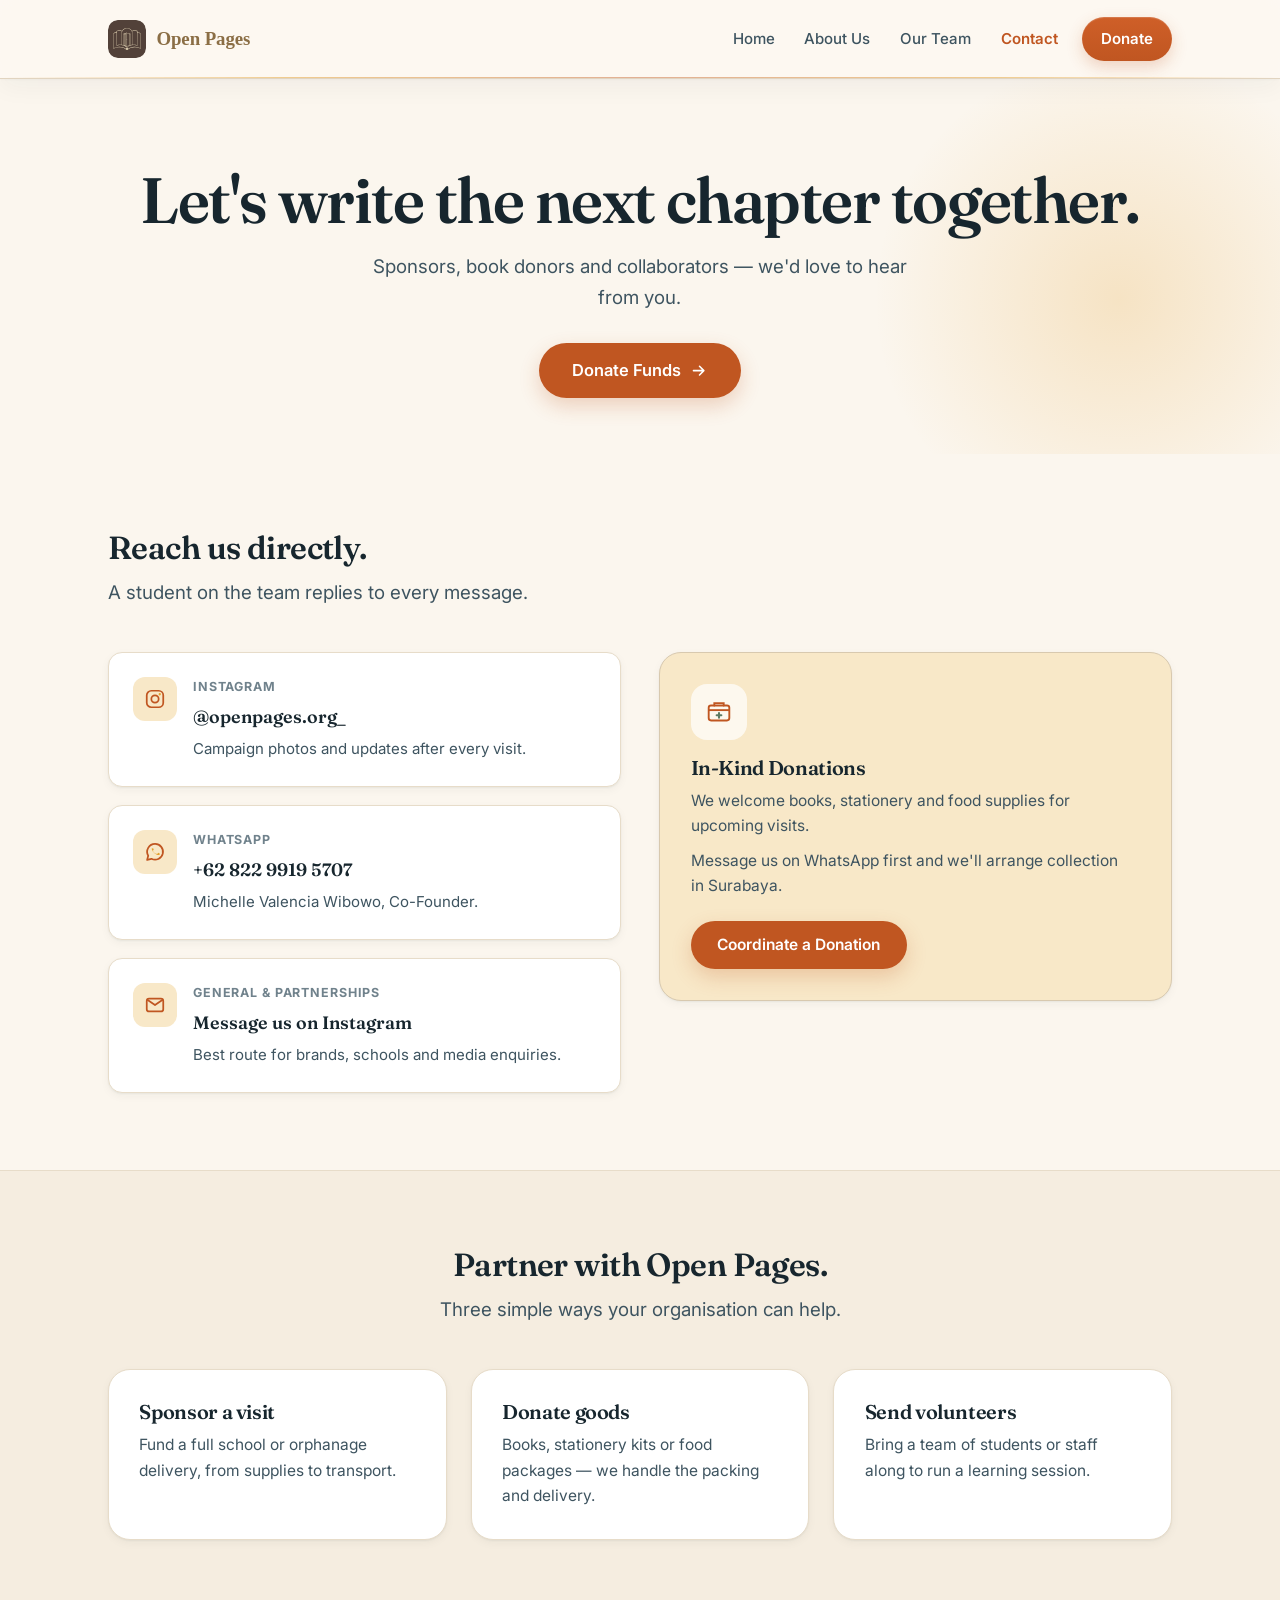
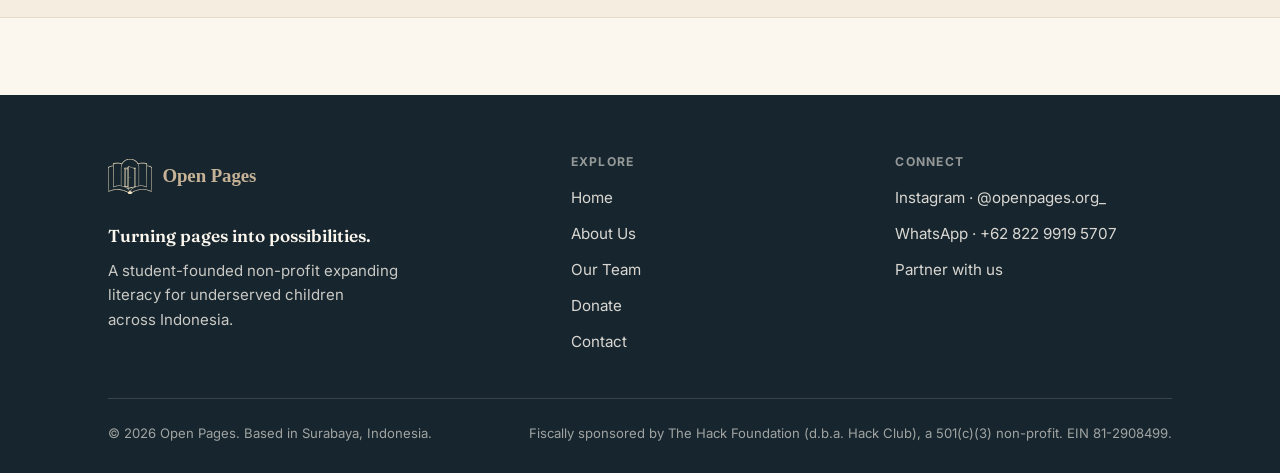
==== contact.html @ 3721933c "Add files via upload" ====
<!DOCTYPE html>
<html lang="en">
<head>
  <meta charset="utf-8">
  <meta name="viewport" content="width=device-width, initial-scale=1">
  <title>Contact &amp; Partnerships — Open Pages</title>
  <meta name="description" content="Reach Open Pages about sponsorships, book and stationery donations, or volunteering. Instagram, WhatsApp and in-kind donation details.">
  <meta name="theme-color" content="#fbf6ee">
  <meta property="og:type" content="website">
  <meta property="og:site_name" content="Open Pages">
  <meta property="og:title" content="Contact &amp; Partnerships — Open Pages">
  <meta property="og:description" content="Reach Open Pages about sponsorships, book and stationery donations, or volunteering. Instagram, WhatsApp and in-kind donation details.">
  <!-- Replace with an absolute URL (https://yourdomain.com/assets/og-image.png) once the site is live. -->
  <meta property="og:image" content="assets/og-image.png">
  <meta name="twitter:card" content="summary_large_image">
  <link rel="icon" href="assets/logo-badge.svg" type="image/svg+xml">
  <link rel="icon" href="assets/favicon.ico" sizes="32x32">
  <link rel="apple-touch-icon" href="assets/favicon-180.png">
  <link rel="preconnect" href="https://fonts.googleapis.com">
  <link rel="preconnect" href="https://fonts.gstatic.com" crossorigin>
  <link href="https://fonts.googleapis.com/css2?family=Fraunces:opsz,wght@9..144,500;9..144,600;9..144,700&family=Inter:wght@400;500;600;700&display=swap" rel="stylesheet">
  <link rel="stylesheet" href="css/style.css">
</head>
<body>
  <a class="skip-link" href="#main">Skip to content</a>

  <header class="site-header">
    <div class="container">
      <nav class="nav" aria-label="Primary">
        <a class="brand" href="index.html">
          <img class="brand-mark" src="assets/logo-badge.svg" alt="" width="38" height="38">
          <span class="wordmark">Open<em>Pages</em></span>
        </a>

        <input class="nav-check" type="checkbox" id="nav-toggle" aria-label="Open main menu">
        <label class="nav-toggle" for="nav-toggle">
          <span class="nav-toggle-bars"></span>
          <span class="sr-only">Menu</span>
        </label>

        <ul class="nav-menu">
          <li><a href="index.html">Home</a></li>
          <li><a href="about.html">About Us</a></li>
          <li><a href="team.html">Our Team</a></li>
          <li><a href="contact.html" aria-current="page">Contact</a></li>
          <li class="nav-cta"><a href="donate.html">Donate</a></li>
        </ul>
      </nav>
    </div>
  </header>

  <main id="main">
    <section class="hero hero--center">
      <div class="container">
        <div class="hero-inner">
          <div>
            <h1 class="hero-title">Let's write the next chapter together.</h1>
            <p class="hero-lede">Sponsors, book donors and collaborators — we'd love to hear from you.</p>
            <div class="hero-actions">
              <a class="btn btn-primary btn-lg" href="donate.html">
                Donate Funds
                <svg viewBox="0 0 20 20" aria-hidden="true" focusable="false" fill="none" stroke="currentColor" stroke-width="1.8" stroke-linecap="round" stroke-linejoin="round"><path d="M4 10h12M11 5l5 5-5 5"/></svg>
              </a>
            </div>
          </div>
        </div>
      </div>
    </section>

    <section class="section" aria-labelledby="contact-title">
      <div class="container">
        <div class="section-head">
          <h2 class="section-title" id="contact-title">Reach us directly.</h2>
          <p class="section-lede">A student on the team replies to every message.</p>
        </div>

        <div class="contact-layout">
          <ul class="contact-list">
            <li class="contact-item">
              <span class="contact-icon">
                <svg viewBox="0 0 24 24" aria-hidden="true" focusable="false">
                  <rect x="3" y="3" width="18" height="18" rx="5" fill="none" stroke="#c05621" stroke-width="1.9"/>
                  <circle cx="12" cy="12" r="4" fill="none" stroke="#c05621" stroke-width="1.9"/>
                  <circle cx="17.2" cy="6.8" r="1.25" fill="#e4a02f"/>
                </svg>
              </span>
              <div>
                <p class="contact-label">Instagram</p>
                <a class="contact-value" href="https://www.instagram.com/openpages.org_/" target="_blank" rel="noopener">@openpages.org_</a>
                <p class="contact-note">Campaign photos and updates after every visit.</p>
              </div>
            </li>

            <li class="contact-item">
              <span class="contact-icon">
                <svg viewBox="0 0 24 24" aria-hidden="true" focusable="false">
                  <path d="M12 3.2a8.6 8.6 0 0 0-7.4 12.9L3.4 20.6l4.7-1.2A8.6 8.6 0 1 0 12 3.2Z" fill="none" stroke="#c05621" stroke-width="1.9" stroke-linejoin="round"/>
                  <path d="M8.9 8.6c.5 2.9 2.7 5.1 5.6 5.6l.9-1.3 1.8.7-.3 1.7c-3.9.4-7.9-3.3-8.6-7.1l1.7-.3.7 1.8-1.8.9Z" fill="#e4a02f"/>
                </svg>
              </span>
              <div>
                <p class="contact-label">WhatsApp</p>
                <a class="contact-value" href="https://wa.me/6282299195707" target="_blank" rel="noopener">+62 822 9919 5707</a>
                <p class="contact-note">Michelle Valencia Wibowo, Co-Founder.</p>
              </div>
            </li>

            <li class="contact-item">
              <span class="contact-icon">
                <svg viewBox="0 0 24 24" aria-hidden="true" focusable="false">
                  <path d="M4 6.5 12 12l8-5.5" fill="none" stroke="#c05621" stroke-width="1.9" stroke-linecap="round" stroke-linejoin="round"/>
                  <rect x="3" y="5" width="18" height="14" rx="2.5" fill="none" stroke="#c05621" stroke-width="1.9"/>
                </svg>
              </span>
              <div>
                <p class="contact-label">General &amp; partnerships</p>
                <a class="contact-value" href="https://www.instagram.com/openpages.org_/" target="_blank" rel="noopener">Message us on Instagram</a>
                <p class="contact-note">Best route for brands, schools and media enquiries.</p>
              </div>
            </li>
          </ul>

          <article class="panel panel--amber">
            <div class="icon-badge">
              <svg viewBox="0 0 32 32" aria-hidden="true" focusable="false">
                <rect x="5" y="9" width="22" height="16" rx="2.5" fill="none" stroke="#c05621" stroke-width="2"/>
                <path d="M5 14h22" stroke="#c05621" stroke-width="2"/>
                <path d="M11 9V6.5h10V9" fill="none" stroke="#c05621" stroke-width="2" stroke-linecap="round"/>
                <path d="M16 17v5M13.5 19.5h5" stroke="#5c7a63" stroke-width="2.2" stroke-linecap="round"/>
              </svg>
            </div>
            <h3 class="panel-title">In-Kind Donations</h3>
            <p class="panel-text">We welcome books, stationery and food supplies for upcoming visits.</p>
            <p class="panel-text">Message us on WhatsApp first and we'll arrange collection in Surabaya.</p>
            <div class="panel-actions">
              <a class="btn btn-primary" href="https://wa.me/6282299195707" target="_blank" rel="noopener">Coordinate a Donation</a>
            </div>
          </article>
        </div>
      </div>
    </section>

    <section class="section section--tint" aria-labelledby="partner-title">
      <div class="container">
        <div class="section-head section-head--center">
          <h2 class="section-title" id="partner-title">Partner with Open Pages.</h2>
          <p class="section-lede">Three simple ways your organisation can help.</p>
        </div>

        <div class="pillars">
          <article class="panel">
            <h3 class="panel-title">Sponsor a visit</h3>
            <p class="panel-text">Fund a full school or orphanage delivery, from supplies to transport.</p>
          </article>
          <article class="panel">
            <h3 class="panel-title">Donate goods</h3>
            <p class="panel-text">Books, stationery kits or food packages — we handle the packing and delivery.</p>
          </article>
          <article class="panel">
            <h3 class="panel-title">Send volunteers</h3>
            <p class="panel-text">Bring a team of students or staff along to run a learning session.</p>
          </article>
        </div>
      </div>
    </section>
  </main>

  <footer class="site-footer">
    <div class="container">
      <div class="footer-grid">
        <div>
          <a class="brand brand--footer" href="index.html">
            <img class="brand-mark" src="assets/logo-mark.svg" alt="" width="44" height="44" loading="lazy">
            <span class="wordmark">Open<em>Pages</em></span>
          </a>
          <p class="footer-tagline">Turning pages into possibilities.</p>
          <p class="footer-note">A student-founded non-profit expanding literacy for underserved children across Indonesia.</p>
        </div>

        <nav class="footer-col" aria-label="Footer">
          <h2 class="footer-heading">Explore</h2>
          <ul>
            <li><a href="index.html">Home</a></li>
            <li><a href="about.html">About Us</a></li>
            <li><a href="team.html">Our Team</a></li>
            <li><a href="donate.html">Donate</a></li>
            <li><a href="contact.html">Contact</a></li>
          </ul>
        </nav>

        <div class="footer-col">
          <h2 class="footer-heading">Connect</h2>
          <ul>
            <li><a href="https://www.instagram.com/openpages.org_/" target="_blank" rel="noopener">Instagram · @openpages.org_</a></li>
            <li><a href="https://wa.me/6282299195707" target="_blank" rel="noopener">WhatsApp · +62 822 9919 5707</a></li>
            <li><a href="contact.html">Partner with us</a></li>
          </ul>
        </div>
      </div>

      <div class="footer-bottom">
        <p>© 2026 Open Pages. Based in Surabaya, Indonesia.</p>
        <p>Fiscally sponsored by The Hack Foundation (d.b.a. Hack Club), a 501(c)(3) non-profit. EIN 81-2908499.</p>
      </div>
    </div>
  </footer>
</body>
</html>
---- css/style.css ----
/* ==========================================================================
   Open Pages — "Turning Pages Into Possibilities"
   Global stylesheet. Semantic HTML5 + vanilla CSS3, no build step.

   Contents
   01. Design tokens
   02. Reset & base
   03. Layout helpers
   04. Buttons
   05. Header & navigation (CSS-only mobile menu)
   06. Hero
   07. Stats strip
   08. Sections
   09. Photo slots & illustration frames
   10. Campaign gallery cards
   11. Trust / fiscal sponsorship band
   12. Pillars, programs & ways to give
   13. Team cards
   14. Contact list
   15. QRIS card
   16. Footer
   17. Motion & accessibility
   ========================================================================== */

/* --------------------------------------------------------------------------
   01. Design tokens
   -------------------------------------------------------------------------- */
:root {
  /* Surface */
  --cream: #fbf6ee;
  --cream-2: #f5ede0;
  --paper: #ffffff;

  /* Ink */
  --ink: #17262e;
  --ink-2: #3e5460;
  --ink-3: #70828c;

  /* Lines */
  --line: #e7dcc9;
  --line-strong: #d8c9af;

  /* Accents */
  --terracotta: #c05621;
  --terracotta-dark: #9c4215;
  --amber: #e4a02f;
  --amber-soft: #f8e8c8;
  --sage: #5c7a63;
  --sage-soft: #dde8de;

  /* Brand wordmark — warm tan from the logo.
     --brand-tan is the exact artwork tan; it reads 7.61:1 on the dark footer,
     where it is used verbatim. Against cream it is only 1.90:1, so light
     surfaces use --brand-tan-deep instead (same 36deg hue, 4.42:1 on cream and
     3.65:1 even where the translucent sticky header sits over the navy band). */
  --brand-tan: #c6b397;
  --brand-tan-deep: #8b6e45;

  /* Type */
  --font-display: "Fraunces", "Iowan Old Style", Georgia, "Times New Roman", serif;
  --font-serif: Georgia, "Iowan Old Style", "Times New Roman", Times, serif;
  --font-body: "Inter", system-ui, -apple-system, "Segoe UI", Roboto, Helvetica, Arial, sans-serif;

  --lede: clamp(1.02rem, 0.98rem + 0.28vw, 1.175rem);
  --step-1: clamp(2.4rem, 1.6rem + 4.2vw, 4rem);
  --step-2: clamp(1.45rem, 1.15rem + 1.3vw, 2rem);
  --step-3: clamp(1.08rem, 1.02rem + 0.35vw, 1.25rem);

  /* Space */
  --wrap: 1120px;
  --pad: clamp(1.15rem, 4vw, 1.75rem);
  --section-y: clamp(3rem, 6vw, 5rem);

  /* Radius */
  --r-sm: 10px;
  --r: 14px;
  --r-lg: 22px;
  --r-xl: 28px;

  /* Elevation */
  --shadow-1: 0 1px 2px rgba(23, 38, 46, 0.05), 0 3px 10px rgba(23, 38, 46, 0.045);
  --shadow-2: 0 6px 16px rgba(23, 38, 46, 0.07), 0 18px 40px rgba(23, 38, 46, 0.06);

  --ease: cubic-bezier(0.22, 0.61, 0.36, 1);
}

/* --------------------------------------------------------------------------
   02. Reset & base
   -------------------------------------------------------------------------- */
*,
*::before,
*::after {
  box-sizing: border-box;
}

html {
  scroll-behavior: smooth;
  scroll-padding-top: 92px;
  -webkit-text-size-adjust: 100%;
}

body {
  margin: 0;
  background: var(--cream);
  color: var(--ink);
  font-family: var(--font-body);
  font-size: 1rem;
  line-height: 1.65;
  -webkit-font-smoothing: antialiased;
  -moz-osx-font-smoothing: grayscale;
}

h1,
h2,
h3,
h4 {
  font-family: var(--font-display);
  font-weight: 600;
  line-height: 1.12;
  letter-spacing: -0.018em;
  margin: 0;
  text-wrap: balance;
}

p {
  margin: 0;
  text-wrap: pretty;
}

ul,
ol {
  margin: 0;
  padding: 0;
}

img,
svg {
  display: block;
  max-width: 100%;
}

img {
  height: auto;
}

a {
  color: var(--terracotta);
  text-decoration-thickness: 1px;
  text-underline-offset: 2px;
}

a:hover {
  color: var(--terracotta-dark);
}

:focus-visible {
  outline: 2px solid var(--terracotta);
  outline-offset: 3px;
  border-radius: 4px;
}

/* --------------------------------------------------------------------------
   03. Layout helpers
   -------------------------------------------------------------------------- */
.container {
  width: 100%;
  max-width: var(--wrap);
  margin-inline: auto;
  padding-inline: var(--pad);
}

.container--narrow {
  max-width: 820px;
}

.grid {
  display: grid;
  gap: clamp(1rem, 2.2vw, 1.5rem);
}

.grid--2 {
  grid-template-columns: repeat(auto-fit, minmax(min(320px, 100%), 1fr));
}

.grid--4 {
  grid-template-columns: repeat(auto-fit, minmax(min(230px, 100%), 1fr));
}

.sr-only {
  position: absolute;
  width: 1px;
  height: 1px;
  padding: 0;
  margin: -1px;
  overflow: hidden;
  clip: rect(0 0 0 0);
  clip-path: inset(50%);
  white-space: nowrap;
  border: 0;
}

.skip-link {
  position: absolute;
  left: var(--pad);
  top: 0;
  z-index: 100;
  transform: translateY(-140%);
  background: var(--ink);
  color: var(--cream);
  padding: 0.7rem 1.1rem;
  border-radius: 0 0 var(--r) var(--r);
  font-weight: 600;
  text-decoration: none;
  transition: transform 0.2s var(--ease);
}

.skip-link:focus {
  transform: translateY(0);
  color: var(--cream);
}

/* --------------------------------------------------------------------------
   04. Buttons
   -------------------------------------------------------------------------- */
.btn {
  display: inline-flex;
  align-items: center;
  justify-content: center;
  gap: 0.55rem;
  font-family: var(--font-body);
  font-size: 0.97rem;
  font-weight: 600;
  line-height: 1;
  text-align: center;
  text-decoration: none;
  border: 1px solid transparent;
  border-radius: 999px;
  padding: 0.95rem 1.6rem;
  cursor: pointer;
  transition: background-color 0.22s var(--ease), color 0.22s var(--ease),
    border-color 0.22s var(--ease), transform 0.22s var(--ease),
    box-shadow 0.22s var(--ease);
}

.btn svg {
  width: 1.05em;
  height: 1.05em;
  flex: none;
  transition: transform 0.22s var(--ease);
}

.btn-primary {
  background: var(--terracotta);
  color: #fff;
  box-shadow: 0 8px 20px rgba(192, 86, 33, 0.24);
}

.btn-primary:hover {
  background: var(--terracotta-dark);
  color: #fff;
  transform: translateY(-2px);
  box-shadow: 0 12px 26px rgba(192, 86, 33, 0.3);
}

.btn-primary:hover svg {
  transform: translateX(3px);
}

.btn-secondary {
  background: var(--paper);
  color: var(--ink);
  border-color: var(--line-strong);
}

.btn-secondary:hover {
  background: #fff;
  color: var(--ink);
  border-color: var(--ink-3);
  transform: translateY(-2px);
}

.btn-amber {
  background: var(--amber);
  color: var(--ink);
}

.btn-amber:hover {
  background: #d8912a;
  color: var(--ink);
  transform: translateY(-2px);
}

.btn-lg {
  padding: 1.1rem 2rem;
  font-size: 1.03rem;
}

.btn-sm {
  padding: 0.6rem 1.15rem;
  font-size: 0.9rem;
}

/* --------------------------------------------------------------------------
   05. Header & navigation
   -------------------------------------------------------------------------- */
.site-header {
  position: sticky;
  top: 0;
  z-index: 50;
  background: rgba(253, 249, 243, 0.86);
  backdrop-filter: saturate(170%) blur(14px);
  -webkit-backdrop-filter: saturate(170%) blur(14px);
  border-bottom: 1px solid rgba(216, 201, 175, 0.75);
  box-shadow: 0 1px 2px rgba(23, 38, 46, 0.03), 0 8px 24px rgba(23, 38, 46, 0.045);
}

/* Warm hairline under the header, fading out at the edges so the bar
   reads as a lit surface rather than a hard divider. */
.site-header::after {
  content: "";
  position: absolute;
  inset: auto 0 0 0;
  height: 1px;
  background: linear-gradient(
    90deg,
    transparent,
    rgba(228, 160, 47, 0.5) 22%,
    rgba(192, 86, 33, 0.45) 50%,
    rgba(228, 160, 47, 0.5) 78%,
    transparent
  );
  pointer-events: none;
}

.nav {
  position: relative;
  display: flex;
  align-items: center;
  justify-content: space-between;
  gap: 1rem;
  min-height: 78px;
}

.brand {
  display: inline-flex;
  align-items: center;
  gap: 0.65rem;
  color: var(--ink);
  text-decoration: none;
}

.brand-mark {
  display: block;
  width: 38px;
  height: 38px;
  flex: none;
  object-fit: contain;
  border-radius: 10px;
  transition: transform 0.3s var(--ease), box-shadow 0.3s var(--ease);
}

.brand:hover .brand-mark {
  transform: rotate(-4deg) scale(1.05);
  box-shadow: 0 6px 16px rgba(82, 65, 57, 0.26);
}

.brand:focus-visible {
  outline: 2px solid var(--terracotta);
  outline-offset: 4px;
  border-radius: 10px;
}

.wordmark {
  font-family: var(--font-serif);
  font-size: 1.18rem;   /* 18.88px — clears the 18.66px bold large-text threshold,
                           so the 3:1 minimum applies rather than 4.5:1 */
  font-weight: 700;
  letter-spacing: -0.005em;
  line-height: 1;
  white-space: nowrap;
  color: var(--brand-tan-deep);
}

/* "Open" and "Pages" read as one continuous wordmark, matching the logo
   artwork, so the emphasis span no longer changes colour. The markup is
   `Open<em>Pages</em>` with no whitespace between the tags, which was fine
   when the halves were different colours but collapses to "OpenPages" now
   that they match — so the gap is restored here rather than in 5 HTML files. */
.wordmark em {
  font-style: normal;
  color: inherit;
}

.wordmark em::before {
  content: "\00a0";
}

/* Desktop menu */
.nav-menu {
  display: flex;
  align-items: center;
  gap: 0.15rem;
  list-style: none;
}

.nav-menu a {
  position: relative;
  display: block;
  padding: 0.5rem 0.85rem;
  border-radius: 999px;
  color: var(--ink-2);
  font-size: 0.94rem;
  font-weight: 500;
  text-decoration: none;
  transition: color 0.2s var(--ease), background-color 0.2s var(--ease);
}

.nav-menu a:hover {
  color: var(--ink);
  background: rgba(245, 237, 224, 0.85);
}

.nav-menu a:focus-visible {
  outline: 2px solid var(--terracotta);
  outline-offset: 2px;
}

.nav-menu a[aria-current="page"] {
  color: var(--terracotta);
  font-weight: 600;
}

/* Animated underline on desktop only — it would be noise in the
   stacked mobile panel. */
@media (min-width: 861px) {
  .nav-menu a:not(.nav-cta a)::after {
    content: "";
    position: absolute;
    left: 0.85rem;
    right: 0.85rem;
    bottom: 0.28rem;
    height: 2px;
    border-radius: 999px;
    background: currentColor;
    transform: scaleX(0);
    transform-origin: center;
    opacity: 0.85;
    transition: transform 0.25s var(--ease);
  }

  .nav-menu a:not(.nav-cta a):hover::after,
  .nav-menu a[aria-current="page"]::after {
    transform: scaleX(1);
  }
}

.nav-cta {
  margin-left: 0.5rem;
}

.nav-cta a {
  padding: 0.62rem 1.2rem;
  background: linear-gradient(180deg, #cf5f28, var(--terracotta));
  color: #fff;
  font-weight: 600;
  box-shadow:
    0 1px 1px rgba(255, 255, 255, 0.18) inset,
    0 6px 16px rgba(192, 86, 33, 0.24);
  transition: transform 0.2s var(--ease), box-shadow 0.2s var(--ease), background 0.2s var(--ease);
}

.nav-cta a:hover {
  background: linear-gradient(180deg, #b34c1b, var(--terracotta-dark));
  box-shadow:
    0 1px 1px rgba(255, 255, 255, 0.2) inset,
    0 10px 24px rgba(192, 86, 33, 0.32);
  transform: translateY(-1px);
}

.nav-cta a[aria-current="page"] {
  background: linear-gradient(180deg, #b34c1b, var(--terracotta-dark));
  color: #fff;
}

/* Checkbox-driven toggle (no JavaScript) */
.nav-check {
  position: absolute;
  width: 1px;
  height: 1px;
  margin: -1px;
  padding: 0;
  overflow: hidden;
  clip: rect(0 0 0 0);
  clip-path: inset(50%);
  white-space: nowrap;
  border: 0;
}

.nav-toggle {
  display: none;
}

.nav-toggle-bars,
.nav-toggle-bars::before,
.nav-toggle-bars::after {
  display: block;
  width: 18px;
  height: 2px;
  border-radius: 2px;
  background: var(--ink);
  transition: transform 0.25s var(--ease), background-color 0.25s var(--ease);
}

.nav-toggle-bars {
  position: relative;
}

.nav-toggle-bars::before,
.nav-toggle-bars::after {
  content: "";
  position: absolute;
  left: 0;
}

.nav-toggle-bars::before {
  top: -6px;
}

.nav-toggle-bars::after {
  top: 6px;
}

@media (max-width: 860px) {
  .nav-toggle {
    display: grid;
    place-items: center;
    width: 44px;
    height: 44px;
    border: 1px solid var(--line-strong);
    border-radius: 12px;
    background: var(--paper);
    cursor: pointer;
  }

  .nav-check:focus-visible + .nav-toggle {
    outline: 2px solid var(--terracotta);
    outline-offset: 3px;
  }

  .nav-check:checked + .nav-toggle .nav-toggle-bars {
    background: transparent;
  }

  .nav-check:checked + .nav-toggle .nav-toggle-bars::before {
    transform: translateY(6px) rotate(45deg);
  }

  .nav-check:checked + .nav-toggle .nav-toggle-bars::after {
    transform: translateY(-6px) rotate(-45deg);
  }

  .nav-menu {
    position: absolute;
    top: calc(100% - 4px);
    left: var(--pad);
    right: var(--pad);
    flex-direction: column;
    align-items: stretch;
    gap: 0.15rem;
    padding: 0.6rem;
    background: var(--paper);
    border: 1px solid var(--line);
    border-radius: var(--r-lg);
    box-shadow: var(--shadow-2);
    opacity: 0;
    visibility: hidden;
    transform: translateY(-8px);
    transition: opacity 0.22s var(--ease), transform 0.22s var(--ease),
      visibility 0.22s var(--ease);
  }

  .nav-check:checked ~ .nav-menu {
    opacity: 1;
    visibility: visible;
    transform: translateY(0);
  }

  .nav-menu a {
    padding: 0.75rem 1rem;
    font-size: 1rem;
    border-radius: var(--r-sm);
  }

  .nav-cta {
    margin: 0.35rem 0 0;
  }

  .nav-cta a {
    text-align: center;
  }
}

/* --------------------------------------------------------------------------
   06. Hero
   -------------------------------------------------------------------------- */
.hero {
  position: relative;
  isolation: isolate;
  overflow: hidden;
  padding: clamp(2.75rem, 7vw, 5.5rem) 0 clamp(2.25rem, 5vw, 3.5rem);
}

.hero::before {
  content: "";
  position: absolute;
  z-index: -1;
  top: -32%;
  right: -14%;
  width: min(680px, 82vw);
  aspect-ratio: 1;
  border-radius: 50%;
  background: radial-gradient(
    closest-side,
    rgba(228, 160, 47, 0.22),
    rgba(228, 160, 47, 0) 72%
  );
  pointer-events: none;
}

.hero-inner {
  display: grid;
  gap: clamp(2rem, 4.5vw, 3.5rem);
  align-items: center;
}

/* --------------------------------------------------------------------------
   Homepage hero — first-glance treatment.
   Scoped to .hero--home so the inner-page heroes stay calm.
   -------------------------------------------------------------------------- */

/* Deeper, warmer wash: a large amber glow plus a soft sage counter-glow,
   so the first screen reads rich rather than plain cream. */
.hero--home {
  background:
    radial-gradient(120% 90% at 78% 6%, rgba(228, 160, 47, 0.16), transparent 62%),
    radial-gradient(90% 80% at 4% 92%, rgba(92, 122, 99, 0.11), transparent 60%),
    linear-gradient(180deg, #fdf9f2 0%, var(--cream) 58%, var(--cream-2) 100%);
}

.hero--home::before {
  top: -40%;
  right: -18%;
  width: min(820px, 96vw);
  background: radial-gradient(
    closest-side,
    rgba(228, 160, 47, 0.3),
    rgba(192, 86, 33, 0.12) 52%,
    rgba(228, 160, 47, 0) 74%
  );
}

/* Bigger, tighter headline — the single thing that must land instantly. */
.hero--home .hero-title {
  font-size: clamp(2.65rem, 1.35rem + 5.4vw, 5.1rem);
  font-weight: 700;
  line-height: 0.98;
  letter-spacing: -0.038em;
  text-wrap: balance;
}

/* The one highlighted word, in the brand tan with a hand-drawn underline. */
.hero--home .hero-title em {
  position: relative;
  font-style: italic;
  color: var(--terracotta);
  white-space: nowrap;
}

.hero--home .hero-title em::after {
  content: "";
  position: absolute;
  left: 0.04em;
  right: 0.04em;
  bottom: 0.02em;
  height: 0.16em;
  border-radius: 999px;
  background: linear-gradient(90deg, var(--amber), rgba(228, 160, 47, 0.35));
  transform: rotate(-1.1deg);
  z-index: -1;
}

.hero--home .hero-lede {
  margin-top: 1.4rem;
  max-width: 40ch;
  font-size: clamp(1.05rem, 0.98rem + 0.45vw, 1.28rem);
  line-height: 1.55;
}

.hero--home .hero-actions {
  margin-top: 2.1rem;
  align-items: center;
}

/* Photo gets a warmer, deeper shadow and a subtle caption treatment. */
.hero--home .hero-media .photo {
  border-radius: var(--r-xl);
  box-shadow:
    0 2px 4px rgba(23, 38, 46, 0.06),
    0 22px 48px rgba(23, 38, 46, 0.16),
    0 0 0 1px rgba(228, 160, 47, 0.18);
  transform: rotate(0.6deg);
}

.hero--home .hero-caption {
  margin-top: 0.85rem;
  color: var(--ink-2);
  font-size: 0.82rem;
  font-weight: 600;
  letter-spacing: 0.055em;
  text-transform: uppercase;
}

/* Stats read as a card on this hero, lifting them off the background. */
.hero--home .stats {
  margin-top: clamp(2.25rem, 4.5vw, 3.25rem);
  padding: clamp(1.35rem, 2.6vw, 1.9rem) clamp(1.1rem, 2.4vw, 1.75rem);
  background: rgba(255, 255, 255, 0.66);
  border: 1px solid rgba(216, 201, 175, 0.7);
  border-radius: var(--r-lg);
  box-shadow: 0 2px 4px rgba(23, 38, 46, 0.04), 0 12px 30px rgba(23, 38, 46, 0.05);
  backdrop-filter: blur(6px);
  -webkit-backdrop-filter: blur(6px);
}

.hero--home .stat-num {
  font-size: clamp(2.1rem, 1.45rem + 2.2vw, 3.15rem);
}

@media (max-width: 600px) {
  .hero--home .hero-title {
    font-size: clamp(2.3rem, 1.2rem + 6.6vw, 3.1rem);
  }

  .hero--home .hero-media .photo {
    transform: none;
  }
}

@media (min-width: 900px) {
  .hero-inner {
    grid-template-columns: 1.02fr 0.98fr;
  }
}

.hero-title {
  font-size: var(--step-1);
  font-weight: 600;
  line-height: 1.02;
  letter-spacing: -0.024em;
}

.hero-lede {
  margin-top: 1.15rem;
  max-width: 46ch;
  color: var(--ink-2);
  font-size: var(--lede);
}

.hero-actions {
  display: flex;
  flex-wrap: wrap;
  gap: 0.85rem;
  margin-top: 1.9rem;
}

/* Centered hero variant (inner pages) */
.hero--center {
  text-align: center;
}

.hero--center .hero-inner {
  grid-template-columns: 1fr;
  justify-items: center;
}

.hero--center .hero-lede {
  margin-inline: auto;
}

.hero--center .hero-actions {
  justify-content: center;
}

/* Hero media frame */
.hero-media {
  position: relative;
  isolation: isolate;
}

.hero-media::after {
  content: "";
  position: absolute;
  z-index: -1;
  right: -1.1rem;
  bottom: -1.1rem;
  width: 62%;
  height: 62%;
  border-radius: var(--r-lg);
  background: var(--amber-soft);
}

.hero-caption {
  margin-top: 1rem;
  color: var(--ink-3);
  font-size: 0.88rem;
  text-align: center;
}

/* --------------------------------------------------------------------------
   07. Stats strip
   -------------------------------------------------------------------------- */
.stats {
  display: grid;
  grid-template-columns: repeat(auto-fit, minmax(min(150px, 100%), 1fr));
  gap: clamp(1rem, 3vw, 2rem);
  margin-top: clamp(2.5rem, 5vw, 4rem);
  padding-top: clamp(1.5rem, 3vw, 2.25rem);
  border-top: 1px solid var(--line);
}

.stat-num {
  font-family: var(--font-display);
  font-size: clamp(1.9rem, 1.4rem + 1.7vw, 2.7rem);
  font-weight: 700;
  line-height: 1;
  letter-spacing: -0.03em;
  color: var(--terracotta);
}

.stat-label {
  margin-top: 0.45rem;
  color: var(--ink-2);
  font-size: 0.94rem;
}

/* Caption beneath the stats strip: dates the figures and points forward.
   Deliberately quiet — it should sit under the numbers, not compete. */
.stats-note {
  display: flex;
  flex-wrap: wrap;
  align-items: baseline;
  gap: 0.15rem 0.6rem;
  margin-top: clamp(1.5rem, 3vw, 2rem);
  color: var(--ink-3);
  font-size: 0.9rem;
  line-height: 1.5;
}

.stats-date {
  color: var(--ink-2);
  font-weight: 600;
}

/* Small warm dot between the date and the forward-looking clause. */
.stats-date::after {
  content: "";
  display: inline-block;
  width: 4px;
  height: 4px;
  margin-left: 0.6rem;
  border-radius: 50%;
  background: var(--brand-tan-deep);
  vertical-align: middle;
}

@media (max-width: 520px) {
  .stats-note {
    font-size: 0.86rem;
  }

  .stats-date::after {
    display: none;
  }
}

/* --------------------------------------------------------------------------
   08. Sections
   -------------------------------------------------------------------------- */
.section {
  padding: var(--section-y) 0;
}

.section--tint {
  background: var(--cream-2);
  border-top: 1px solid var(--line);
  border-bottom: 1px solid var(--line);
}

.section-head {
  max-width: 60ch;
  margin-bottom: clamp(1.75rem, 3.5vw, 2.75rem);
}

.section-head--center {
  margin-inline: auto;
  text-align: center;
}

.section-title {
  font-size: var(--step-2);
}

.section-lede {
  margin-top: 0.7rem;
  color: var(--ink-2);
  font-size: var(--lede);
}

/* --------------------------------------------------------------------------
   09. Photo slots & illustration frames
   -------------------------------------------------------------------------- */
.photo {
  position: relative;
  margin: 0;
  overflow: hidden;
  border: 1px solid var(--line);
  border-radius: var(--r-lg);
  background: var(--cream-2);
}

.photo img {
  width: 100%;
  height: 100%;
  object-fit: cover;
  object-position: 50% 42%;
}

.photo--4x3 {
  aspect-ratio: 4 / 3;
}

.photo--4x5 {
  aspect-ratio: 4 / 5;
}

.photo--5x6 {
  aspect-ratio: 5 / 6;
}

.photo--square {
  aspect-ratio: 1 / 1;
}

.photo--wide {
  aspect-ratio: 16 / 10;
}

.photo--top img {
  object-position: 50% 28%;
}

.ill-frame {
  position: absolute;
  inset: 0;
  display: grid;
  place-items: center;
  padding: clamp(1rem, 3vw, 1.75rem);
  background: var(--amber-soft);
}

.ill-frame--sage {
  background: var(--sage-soft);
}

.ill-frame--cream {
  background: var(--cream-2);
}

.ill {
  width: min(210px, 74%);
  height: auto;
}

/* --------------------------------------------------------------------------
   10. Campaign gallery
   -------------------------------------------------------------------------- */
.gallery {
  display: grid;
  grid-template-columns: 1fr;
  gap: clamp(1.1rem, 2.4vw, 1.75rem);
}

@media (min-width: 720px) {
  .gallery {
    grid-template-columns: 1fr 1fr;
  }
}

.card {
  display: flex;
  flex-direction: column;
  overflow: hidden;
  background: var(--paper);
  border: 1px solid var(--line);
  border-radius: var(--r-lg);
  box-shadow: var(--shadow-1);
  transition: transform 0.28s var(--ease), box-shadow 0.28s var(--ease);
}

.card:hover {
  transform: translateY(-4px);
  box-shadow: var(--shadow-2);
}

.card > .photo {
  border: 0;
  border-bottom: 1px solid var(--line);
  border-radius: 0;
}

.card-body {
  padding: clamp(1.1rem, 2vw, 1.5rem);
}

.card-place {
  margin-bottom: 0.4rem;
  color: var(--terracotta);
  font-size: 0.78rem;
  font-weight: 700;
  letter-spacing: 0.07em;
  text-transform: uppercase;
}

.card-title {
  font-size: 1.2rem;
}

.card-text {
  margin-top: 0.5rem;
  color: var(--ink-2);
  font-size: 0.97rem;
}

.chips {
  display: flex;
  flex-wrap: wrap;
  gap: 0.4rem;
  margin-top: 1.05rem;
  list-style: none;
}

.chip {
  padding: 0.25rem 0.7rem;
  background: var(--cream-2);
  border: 1px solid var(--line);
  border-radius: 999px;
  color: var(--ink-2);
  font-size: 0.79rem;
  font-weight: 600;
}

/* --------------------------------------------------------------------------
   11. Trust / fiscal sponsorship band
   -------------------------------------------------------------------------- */
.trust {
  position: relative;
  overflow: hidden;
  padding: clamp(1.75rem, 4vw, 3rem);
  background: var(--ink);
  border-radius: var(--r-xl);
  color: var(--cream);
}

.trust-inner {
  display: grid;
  gap: clamp(1.5rem, 3vw, 2.5rem);
  align-items: center;
}

@media (min-width: 860px) {
  .trust-inner {
    grid-template-columns: auto 1fr;
  }
}

.trust-seal {
  width: 64px;
  height: 64px;
  flex: none;
}

.trust-title {
  color: #fff;
  font-size: var(--step-2);
}

.trust-text {
  margin-top: 0.7rem;
  max-width: 58ch;
  color: rgba(251, 246, 238, 0.76);
  font-size: 1rem;
}

.trust-meta {
  display: flex;
  flex-wrap: wrap;
  gap: 0.5rem;
  margin-top: 1.35rem;
  list-style: none;
}

.trust-meta li {
  padding: 0.4rem 0.85rem;
  background: rgba(251, 246, 238, 0.08);
  border: 1px solid rgba(251, 246, 238, 0.18);
  border-radius: 999px;
  color: rgba(251, 246, 238, 0.9);
  font-size: 0.83rem;
  font-weight: 600;
}

.trust-actions {
  margin-top: 1.6rem;
}

/* --------------------------------------------------------------------------
   12. Pillars, programs & ways to give
   -------------------------------------------------------------------------- */
.pillars,
.ways {
  display: grid;
  grid-template-columns: 1fr;
  gap: clamp(1rem, 2.2vw, 1.5rem);
}

@media (min-width: 760px) {
  .pillars {
    grid-template-columns: repeat(3, 1fr);
  }
}

@media (min-width: 820px) {
  .ways {
    grid-template-columns: 1fr 1fr;
  }
}

.panel {
  display: flex;
  flex-direction: column;
  padding: clamp(1.35rem, 2.6vw, 1.9rem);
  background: var(--paper);
  border: 1px solid var(--line);
  border-radius: var(--r-lg);
  box-shadow: var(--shadow-1);
}

.panel--flat {
  box-shadow: none;
}

.panel--amber {
  background: var(--amber-soft);
  border-color: var(--line-strong);
}

.icon-badge {
  display: grid;
  place-items: center;
  width: 56px;
  height: 56px;
  margin-bottom: 1.05rem;
  background: var(--amber-soft);
  border-radius: 16px;
}

.panel--amber .icon-badge {
  background: rgba(255, 255, 255, 0.7);
}

.icon-badge svg {
  width: 30px;
  height: 30px;
}

.panel-title {
  font-size: var(--step-3);
}

.panel-text {
  margin-top: 0.55rem;
  color: var(--ink-2);
  font-size: 0.97rem;
}

/* Four-program grid: exactly 2x2.
   The generic .grid--2 uses auto-fit, which packs 3 columns on a wide screen
   and strands the fourth card alone on its own row. This locks the shape so
   the four programs always read as a balanced block. */
.programs-grid {
  grid-template-columns: 1fr;
}

@media (min-width: 640px) {
  .programs-grid {
    grid-template-columns: repeat(2, minmax(0, 1fr));
    align-items: stretch;
  }
}

/* In a 2x2 the two cards in a row are equal height, so pin the text to the
   icons and let the shorter card's copy sit directly under its own title
   instead of floating against a tall neighbour. */
.programs-grid .panel {
  height: 100%;
}

.panel-actions {
  margin-top: auto;
  padding-top: 1.4rem;
}

/* Donation amount helper */
.give-list {
  display: flex;
  flex-wrap: wrap;
  gap: 0.45rem;
  margin-top: 1.1rem;
  list-style: none;
}

.give-list li {
  padding: 0.35rem 0.8rem;
  background: rgba(255, 255, 255, 0.72);
  border: 1px solid var(--line-strong);
  border-radius: 999px;
  font-size: 0.83rem;
  font-weight: 600;
  color: var(--ink-2);
}

/* Numbered how-it-works steps inside the international donation panel.
   They fill the panel's empty middle so it balances the QRIS panel beside it. */
.give-steps {
  margin-top: 1.2rem;
  padding: 1rem 1.1rem;
  background: rgba(255, 255, 255, 0.55);
  border: 1px solid var(--line-strong);
  border-radius: var(--r);
  display: grid;
  gap: 0.65rem;
}

.give-step {
  display: flex;
  align-items: baseline;
  gap: 0.7rem;
}

.give-step-num {
  flex: none;
  display: grid;
  place-items: center;
  width: 22px;
  height: 22px;
  transform: translateY(3px);
  background: var(--terracotta);
  color: #fff;
  border-radius: 50%;
  font-size: 0.72rem;
  font-weight: 700;
}

.give-step p {
  font-size: 0.9rem;
  color: var(--ink-2);
}

/* --------------------------------------------------------------------------
   13. Team cards
   -------------------------------------------------------------------------- */
.person {
  display: flex;
  flex-direction: column;
  padding: clamp(1.25rem, 2.4vw, 1.75rem);
  background: var(--paper);
  border: 1px solid var(--line);
  border-radius: var(--r-lg);
  box-shadow: var(--shadow-1);
  text-align: center;
  transition: transform 0.28s var(--ease), box-shadow 0.28s var(--ease);
}

.person:hover {
  transform: translateY(-4px);
  box-shadow: var(--shadow-2);
}

.person-photo {
  position: relative;
  width: min(190px, 70%);
  aspect-ratio: 1 / 1;
  margin: 0 auto 1.15rem;
  overflow: hidden;
  background: var(--amber-soft);
  border: 1px solid var(--line);
  border-radius: 50%;
}

.person-photo--sage {
  background: var(--sage-soft);
}

.person-photo img {
  width: 100%;
  height: 100%;
  object-fit: cover;
}

.person-photo svg {
  position: absolute;
  inset: 0;
  width: 100%;
  height: 100%;
}

.person-name {
  font-size: var(--step-3);
}

.person-role {
  margin-top: 0.35rem;
  color: var(--terracotta);
  font-size: 0.83rem;
  font-weight: 700;
  letter-spacing: 0.07em;
  text-transform: uppercase;
}

.person-bio {
  margin-top: 0.85rem;
  color: var(--ink-2);
  font-size: 0.95rem;
}

.person--open {
  background: var(--cream-2);
  border-style: dashed;
  box-shadow: none;
}

/* Division heading between team groups ("Events", "Creative", …).
   Rule + label, so the four blocks read as separated sections. */
.division-title {
  display: flex;
  align-items: center;
  gap: 0.85rem;
  margin: clamp(2.25rem, 4vw, 3rem) 0 1.4rem;
  color: var(--ink);
  font-size: 0.86rem;
  font-weight: 700;
  letter-spacing: 0.11em;
  text-transform: uppercase;
}

.division-title::after {
  content: "";
  flex: 1;
  height: 1px;
  background: var(--line-strong);
}

/* The team grid holds 5, 3, 3 and 3 cards, so cap it at 3 columns:
   four would strand a single card on its own row. */
.team-grid {
  grid-template-columns: repeat(auto-fit, minmax(min(210px, 100%), 1fr));
}

@media (min-width: 720px) {
  .team-grid {
    grid-template-columns: repeat(3, 1fr);
  }
}

/* Cards in the team grid have no bio, so the name needs breathing room
   above it and the photo can sit a little smaller. */
.team-grid .person-photo {
  width: min(150px, 62%);
}

.team-grid .person-name {
  margin-top: 0.15rem;
}

/* --------------------------------------------------------------------------
   14. Contact list
   -------------------------------------------------------------------------- */
.contact-layout {
  display: grid;
  gap: clamp(1.5rem, 3vw, 2.5rem);
  align-items: start;
}

@media (min-width: 880px) {
  .contact-layout {
    grid-template-columns: 1fr 1fr;
  }
}

.contact-list {
  display: grid;
  gap: clamp(0.85rem, 1.8vw, 1.15rem);
  list-style: none;
}

.contact-item {
  display: flex;
  gap: 1rem;
  padding: clamp(1.1rem, 2.2vw, 1.5rem);
  background: var(--paper);
  border: 1px solid var(--line);
  border-radius: var(--r);
  box-shadow: var(--shadow-1);
}

.contact-icon {
  display: grid;
  place-items: center;
  width: 44px;
  height: 44px;
  flex: none;
  background: var(--amber-soft);
  border-radius: 12px;
}

.contact-icon svg {
  width: 22px;
  height: 22px;
}

.contact-label {
  font-size: 0.78rem;
  font-weight: 700;
  letter-spacing: 0.07em;
  text-transform: uppercase;
  color: var(--ink-3);
}

.contact-value {
  display: inline-block;
  margin-top: 0.25rem;
  font-family: var(--font-display);
  font-size: 1.12rem;
  font-weight: 600;
  color: var(--ink);
  text-decoration: none;
}

a.contact-value:hover {
  color: var(--terracotta);
  text-decoration: underline;
}

.contact-note {
  margin-top: 0.35rem;
  color: var(--ink-2);
  font-size: 0.94rem;
}

/* --------------------------------------------------------------------------
   15. QRIS card
   -------------------------------------------------------------------------- */
.qr-frame {
  position: relative;
  display: grid;
  place-items: center;
  width: min(280px, 100%);
  aspect-ratio: 1 / 1;
  margin: 1.35rem auto 0;
  padding: 14px;
  overflow: hidden;
  background: #fff;
  border: 1px solid var(--line-strong);
  border-radius: var(--r);
}

.qr-ghost {
  position: absolute;
  inset: 14px;
  width: calc(100% - 28px);
  height: calc(100% - 28px);
  color: var(--line-strong);
}

.qr-img {
  position: relative;
  z-index: 1;
  width: 100%;
  height: 100%;
  object-fit: contain;
  background: #fff;
  border-radius: 6px;
}

/* --------------------------------------------------------------------------
   16. Footer
   -------------------------------------------------------------------------- */
.site-footer {
  margin-top: clamp(3rem, 6vw, 5rem);
  padding: clamp(2.5rem, 5vw, 3.75rem) 0 1.75rem;
  background: var(--ink);
  color: rgba(251, 246, 238, 0.78);
}

.footer-grid {
  display: grid;
  gap: clamp(1.75rem, 4vw, 3rem);
  padding-bottom: clamp(1.75rem, 4vw, 2.75rem);
  border-bottom: 1px solid rgba(251, 246, 238, 0.14);
}

@media (min-width: 780px) {
  .footer-grid {
    grid-template-columns: 1.5fr 1fr 1fr;
  }
}

.brand--footer {
  color: var(--cream);
}

.brand--footer .brand-mark {
  width: 44px;
  height: 44px;
}

/* Exact brand tan — reads at 7.61:1 against the dark footer. */
.brand--footer .wordmark {
  color: var(--brand-tan);
}

.footer-tagline {
  margin-top: 1rem;
  font-family: var(--font-display);
  font-size: 1.08rem;
  font-weight: 600;
  color: var(--cream);
}

.footer-note {
  margin-top: 0.5rem;
  max-width: 34ch;
  font-size: 0.94rem;
}

.footer-heading {
  margin-bottom: 0.95rem;
  font-family: var(--font-body);
  font-size: 0.76rem;
  font-weight: 700;
  letter-spacing: 0.1em;
  text-transform: uppercase;
  color: rgba(251, 246, 238, 0.55);
}

.footer-col ul {
  display: grid;
  gap: 0.6rem;
  list-style: none;
}

.footer-col a {
  color: rgba(251, 246, 238, 0.85);
  font-size: 0.95rem;
  text-decoration: none;
}

.footer-col a:hover {
  color: #fff;
  text-decoration: underline;
}

.footer-bottom {
  display: grid;
  gap: 0.6rem;
  padding-top: 1.5rem;
  font-size: 0.82rem;
  color: rgba(251, 246, 238, 0.6);
}

@media (min-width: 780px) {
  .footer-bottom {
    grid-template-columns: auto 1fr;
    gap: 2rem;
    align-items: baseline;
  }

  .footer-bottom p:last-child {
    text-align: right;
  }
}

/* --------------------------------------------------------------------------
   17. Motion & accessibility
   -------------------------------------------------------------------------- */
@keyframes rise {
  from {
    opacity: 0;
    transform: translateY(14px);
  }

  to {
    opacity: 1;
    transform: none;
  }
}

.hero-title,
.hero-lede,
.hero-actions,
.hero-media {
  animation: rise 0.7s var(--ease) both;
}

.hero-lede {
  animation-delay: 0.08s;
}

.hero-actions {
  animation-delay: 0.16s;
}

.hero-media {
  animation-delay: 0.1s;
}

@media (prefers-reduced-motion: reduce) {
  html {
    scroll-behavior: auto;
  }

  *,
  *::before,
  *::after {
    animation-duration: 0.001ms !important;
    animation-iteration-count: 1 !important;
    transition-duration: 0.001ms !important;
  }
}
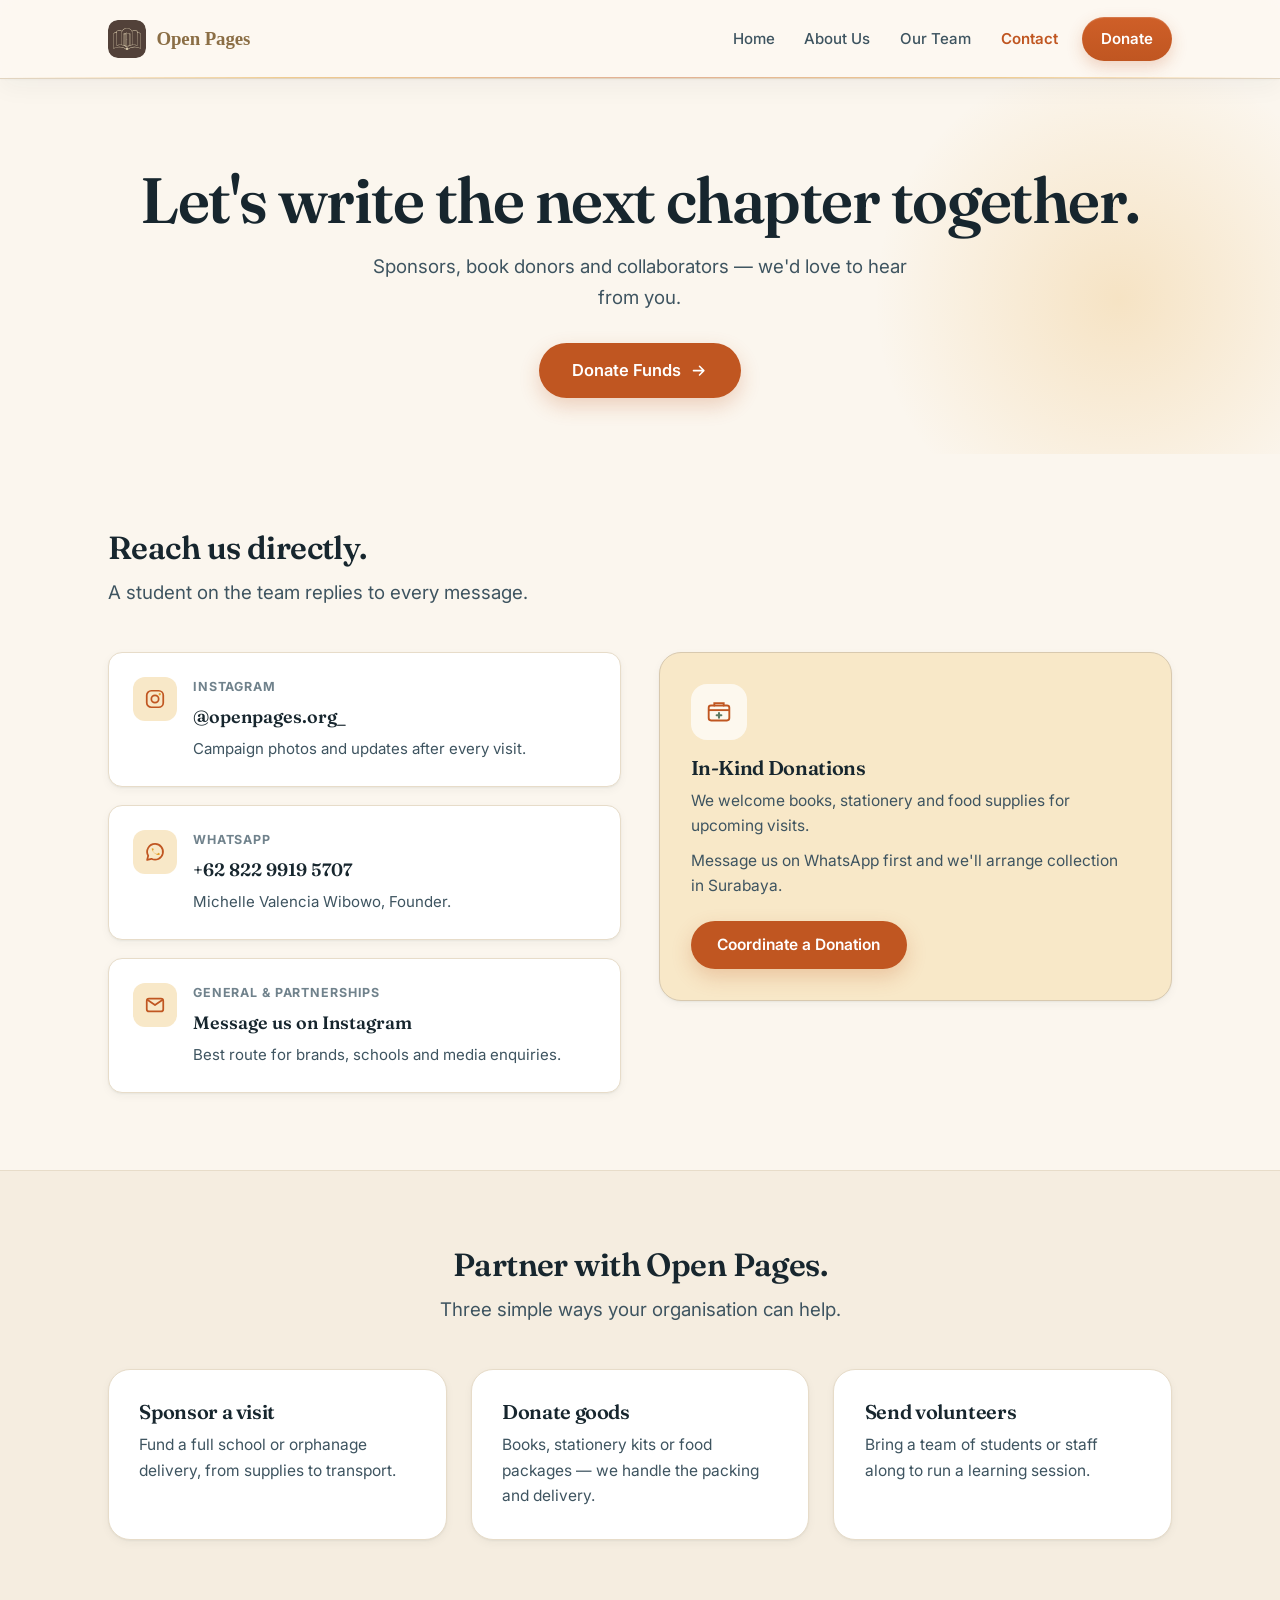
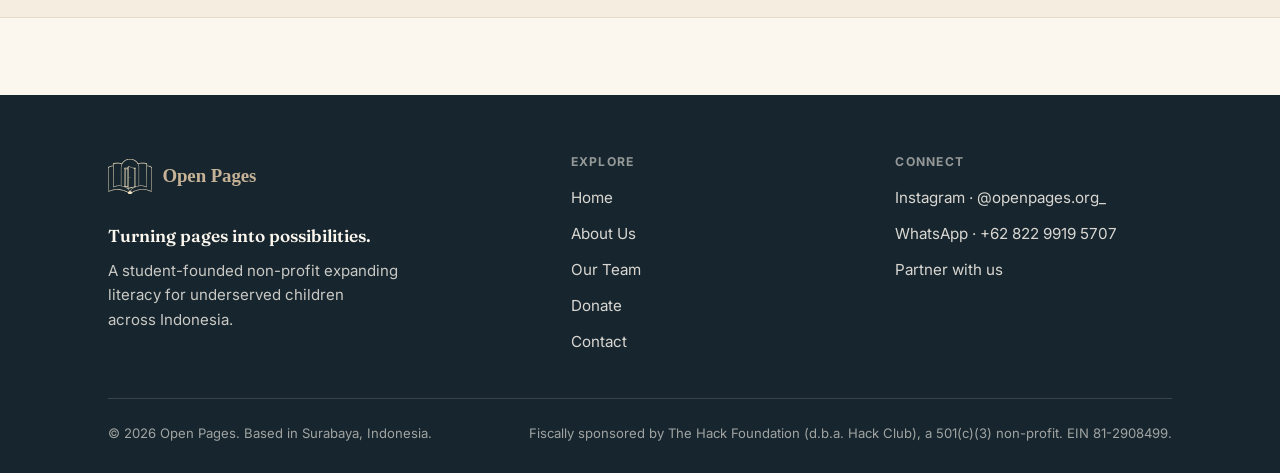
==== commit 7468251d: "Add files via upload" ====
--- a/contact.html
+++ b/contact.html
@@ -101,7 +101,7 @@
               <div>
                 <p class="contact-label">WhatsApp</p>
                 <a class="contact-value" href="https://wa.me/6282299195707" target="_blank" rel="noopener">+62 822 9919 5707</a>
-                <p class="contact-note">Michelle Valencia Wibowo, Co-Founder.</p>
+                <p class="contact-note">Michelle Valencia Wibowo, Founder.</p>
               </div>
             </li>
 
